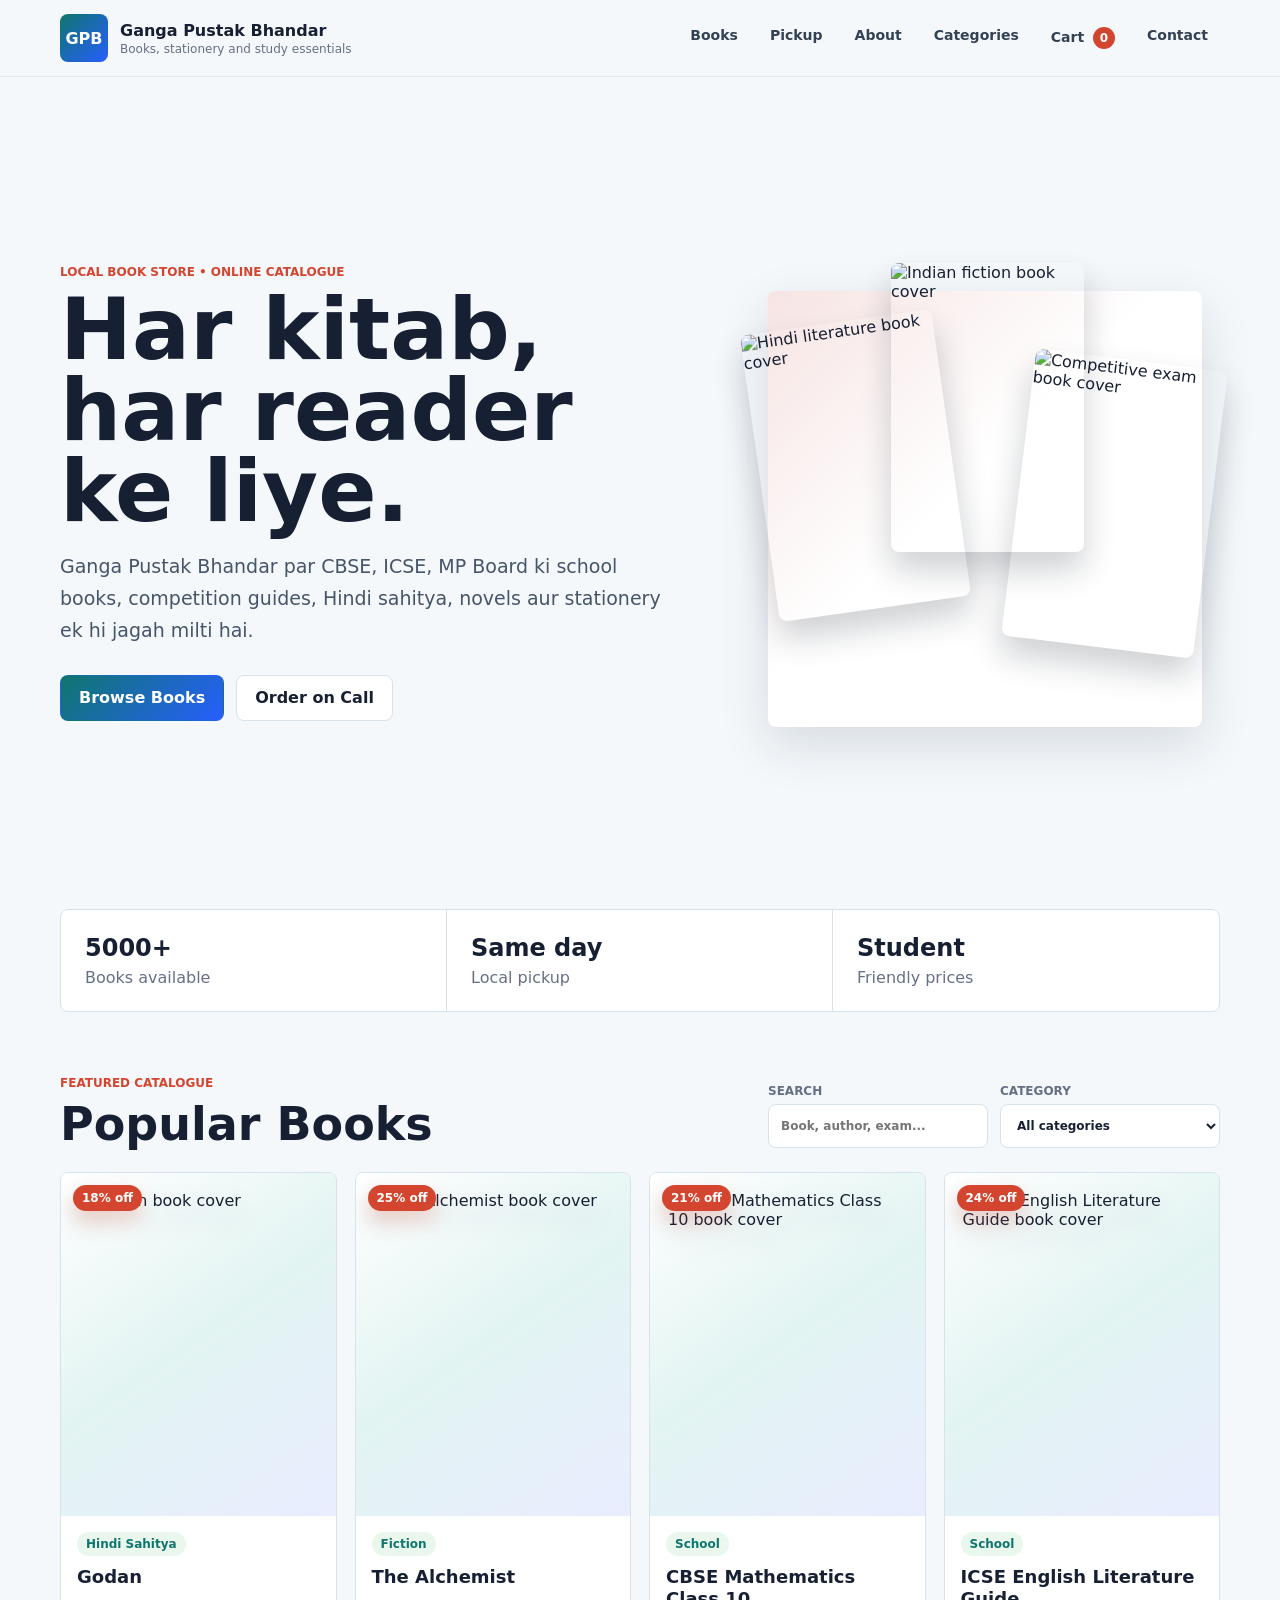
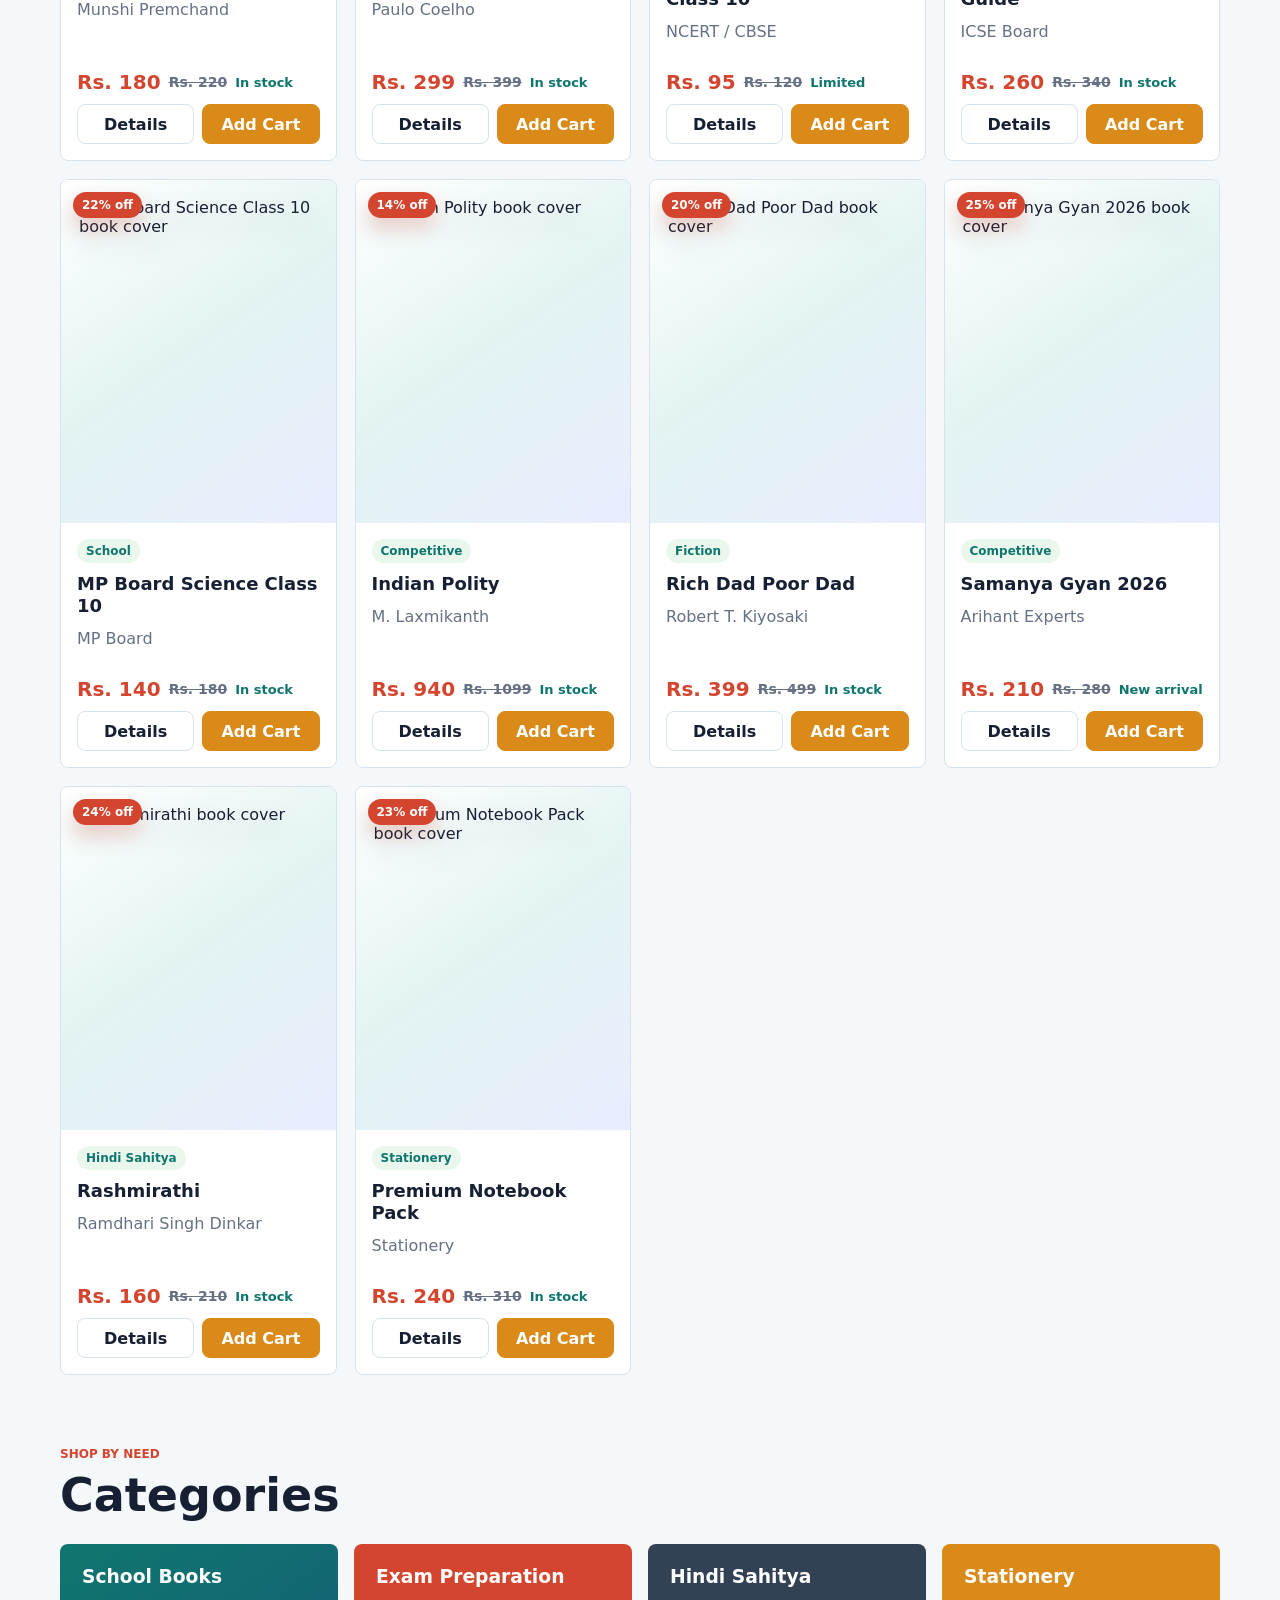
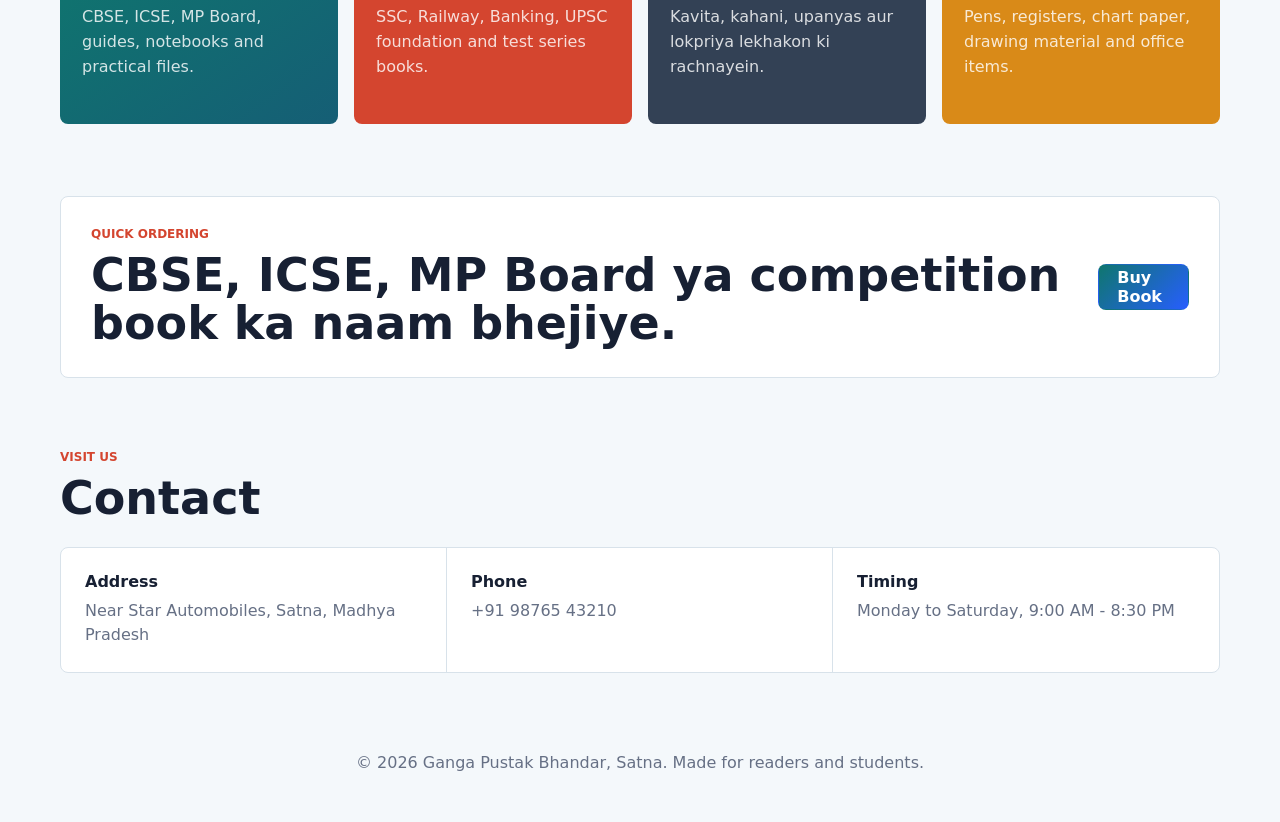
==== index.html @ cdc0c8be "Add files via upload" ====
<!DOCTYPE html>
<html lang="hi">
  <head>
    <meta charset="UTF-8" />
    <meta name="viewport" content="width=device-width, initial-scale=1.0" />
    <title>Ganga Pustak Bhandar | Books Store</title>
    <link rel="stylesheet" href="styles.css" />
  </head>
  <body>
    <header class="site-header">
      <nav class="nav">
        <a class="brand" href="index.html" aria-label="Ganga Pustak Bhandar home">
          <span class="brand-mark">GPB</span>
          <span>
            <strong>Ganga Pustak Bhandar</strong>
            <small>Books, stationery and study essentials</small>
          </span>
        </a>

        <div class="nav-links" aria-label="Primary navigation">
          <a href="#books">Books</a>
          <a href="pickup.html">Pickup</a>
          <a href="about.html">About</a>
          <a href="#categories">Categories</a>
          <a class="cart-link" href="cart.html">Cart <span id="cartCount">0</span></a>
          <a href="#contact">Contact</a>
        </div>
      </nav>
    </header>

    <main id="home">
      <section class="hero">
        <div class="hero-content">
          <p class="eyebrow">Local book store • Online catalogue</p>
          <h1>Har kitab, har reader ke liye.</h1>
          <p class="hero-copy">
            Ganga Pustak Bhandar par CBSE, ICSE, MP Board ki school books,
            competition guides, Hindi sahitya, novels aur stationery ek hi jagah milti hai.
          </p>
          <div class="hero-actions">
            <a class="btn primary" href="#books">Browse Books</a>
            <a class="btn secondary" href="#contact">Order on Call</a>
          </div>
        </div>

        <div class="hero-visual" aria-label="Featured books">
          <img
            src="https://covers.openlibrary.org/b/isbn/9780143452676-L.jpg"
            alt="Hindi literature book cover"
          />
          <img
            src="https://covers.openlibrary.org/b/isbn/9780143442295-L.jpg"
            alt="Indian fiction book cover"
          />
          <img
            src="https://covers.openlibrary.org/b/isbn/9789387779263-L.jpg"
            alt="Competitive exam book cover"
          />
        </div>
      </section>

      <section class="trust-strip" aria-label="Store highlights">
        <div>
          <strong>5000+</strong>
          <span>Books available</span>
        </div>
        <div>
          <strong>Same day</strong>
          <span>Local pickup</span>
        </div>
        <div>
          <strong>Student</strong>
          <span>Friendly prices</span>
        </div>
      </section>

      <section class="toolbar" id="books" aria-label="Book filters">
        <div>
          <p class="eyebrow">Featured catalogue</p>
          <h2>Popular Books</h2>
        </div>
        <div class="filters">
          <label class="search-box">
            <span>Search</span>
            <input
              id="searchInput"
              type="search"
              placeholder="Book, author, exam..."
              autocomplete="off"
            />
          </label>
          <label class="select-box">
            <span>Category</span>
            <select id="categoryFilter">
              <option value="all">All categories</option>
              <option value="school">School</option>
              <option value="competitive">Competitive</option>
              <option value="hindi">Hindi Sahitya</option>
              <option value="fiction">Fiction</option>
              <option value="stationery">Stationery</option>
            </select>
          </label>
        </div>
      </section>

      <section class="book-grid" id="bookGrid" aria-live="polite"></section>

      <section class="categories" id="categories">
        <div class="section-heading">
          <p class="eyebrow">Shop by need</p>
          <h2>Categories</h2>
        </div>
        <div class="category-grid">
          <article>
            <h3>School Books</h3>
            <p>CBSE, ICSE, MP Board, guides, notebooks and practical files.</p>
          </article>
          <article>
            <h3>Exam Preparation</h3>
            <p>SSC, Railway, Banking, UPSC foundation and test series books.</p>
          </article>
          <article>
            <h3>Hindi Sahitya</h3>
            <p>Kavita, kahani, upanyas aur lokpriya lekhakon ki rachnayein.</p>
          </article>
          <article>
            <h3>Stationery</h3>
            <p>Pens, registers, chart paper, drawing material and office items.</p>
          </article>
        </div>
      </section>

      <section class="order-band">
        <div>
          <p class="eyebrow">Quick ordering</p>
          <h2>CBSE, ICSE, MP Board ya competition book ka naam bhejiye.</h2>
        </div>
        <a class="btn primary" href="#books">Buy Book</a>
      </section>

      <section class="contact" id="contact">
        <div class="section-heading">
          <p class="eyebrow">Visit us</p>
          <h2>Contact</h2>
        </div>
        <div class="contact-grid">
          <div>
            <strong>Address</strong>
            <p>Near Star Automobiles, Satna, Madhya Pradesh</p>
          </div>
          <div>
            <strong>Phone</strong>
            <p><a href="tel:+919876543210">+91 98765 43210</a></p>
          </div>
          <div>
            <strong>Timing</strong>
            <p>Monday to Saturday, 9:00 AM - 8:30 PM</p>
          </div>
        </div>
      </section>
    </main>

    <footer>
      <p>© 2026 Ganga Pustak Bhandar, Satna. Made for readers and students.</p>
    </footer>

    <dialog class="book-dialog" id="bookDialog" aria-labelledby="dialogTitle">
      <button class="dialog-close" id="dialogClose" aria-label="Close book details">×</button>
      <div class="dialog-body" id="dialogBody"></div>
    </dialog>

    <script src="script.js"></script>
  </body>
</html>
---- styles.css ----
:root {
  --ink: #172033;
  --muted: #667085;
  --paper: #f4f8fb;
  --surface: #ffffff;
  --line: #d8e2ea;
  --red: #d4452f;
  --green: #0f766e;
  --gold: #d98a18;
  --blue: #275efe;
  --shadow: 0 18px 50px rgba(23, 32, 51, 0.13);
  --deep-shadow: 0 28px 70px rgba(23, 32, 51, 0.24);
}

* {
  box-sizing: border-box;
}

html {
  scroll-behavior: smooth;
}

body {
  margin: 0;
  color: var(--ink);
  background: var(--paper);
  font-family: Inter, ui-sans-serif, system-ui, -apple-system, BlinkMacSystemFont,
    "Segoe UI", sans-serif;
}

a {
  color: inherit;
  text-decoration: none;
}

.site-header {
  position: sticky;
  top: 0;
  z-index: 10;
  background: rgba(244, 248, 251, 0.92);
  border-bottom: 1px solid rgba(226, 232, 240, 0.85);
  backdrop-filter: blur(16px);
}

.nav {
  width: min(1160px, calc(100% - 32px));
  min-height: 76px;
  margin: 0 auto;
  display: flex;
  align-items: center;
  justify-content: space-between;
  gap: 24px;
}

.brand {
  display: flex;
  align-items: center;
  gap: 12px;
}

.brand-mark {
  width: 48px;
  height: 48px;
  display: grid;
  place-items: center;
  border-radius: 8px;
  color: white;
  background: linear-gradient(135deg, var(--green), var(--blue));
  font-weight: 800;
}

.brand strong,
.brand small {
  display: block;
}

.brand small {
  margin-top: 2px;
  color: var(--muted);
  font-size: 12px;
}

.nav-links {
  display: flex;
  gap: 8px;
}

.nav-links a {
  padding: 10px 12px;
  border-radius: 8px;
  color: #334155;
  font-weight: 700;
  font-size: 14px;
}

.nav-links a:hover,
.nav-button:hover {
  background: #fff;
}

.cart-link span {
  min-width: 22px;
  min-height: 22px;
  display: inline-grid;
  place-items: center;
  margin-left: 4px;
  border-radius: 999px;
  color: #fff;
  background: var(--red);
  font-size: 12px;
}

.nav-button {
  padding: 10px 12px;
  border: 0;
  border-radius: 8px;
  background: transparent;
  color: #334155;
  font: inherit;
  font-weight: 700;
  font-size: 14px;
  cursor: pointer;
}

main {
  width: min(1160px, calc(100% - 32px));
  margin: 0 auto;
}

.hero {
  min-height: calc(100vh - 76px);
  display: grid;
  grid-template-columns: minmax(0, 1fr) minmax(320px, 470px);
  align-items: center;
  gap: 54px;
  padding: 42px 0 34px;
}

.eyebrow {
  margin: 0 0 10px;
  color: var(--red);
  font-size: 12px;
  font-weight: 900;
  letter-spacing: 0;
  text-transform: uppercase;
}

h1,
h2,
h3,
p {
  margin-top: 0;
}

h1 {
  max-width: 680px;
  margin-bottom: 18px;
  font-size: clamp(44px, 7vw, 86px);
  line-height: 0.94;
  letter-spacing: 0;
}

h2 {
  margin-bottom: 0;
  font-size: clamp(28px, 4vw, 46px);
  line-height: 1.05;
}

.hero-copy {
  max-width: 610px;
  color: #475569;
  font-size: 19px;
  line-height: 1.7;
}

.hero-actions {
  display: flex;
  flex-wrap: wrap;
  gap: 12px;
  margin-top: 28px;
}

.btn {
  min-height: 46px;
  display: inline-flex;
  align-items: center;
  justify-content: center;
  border-radius: 8px;
  padding: 0 18px;
  border: 1px solid transparent;
  font-weight: 800;
  cursor: pointer;
  transition: transform 160ms ease, box-shadow 160ms ease, filter 160ms ease;
}

.btn:hover {
  transform: translateY(-2px);
  box-shadow: 0 12px 26px rgba(15, 23, 42, 0.16);
}

.btn.primary {
  color: #fff;
  background: linear-gradient(135deg, var(--green), var(--blue));
}

.btn.secondary {
  background: #fff;
  border-color: var(--line);
}

.hero-visual {
  min-height: 520px;
  position: relative;
  perspective: 1000px;
}

.hero-visual::before {
  content: "";
  position: absolute;
  inset: 58px 18px 26px;
  border-radius: 8px;
  background:
    linear-gradient(135deg, rgba(180, 35, 24, 0.12), transparent 45%),
    #ffffff;
  box-shadow: var(--shadow);
}

.hero-visual img {
  position: absolute;
  width: 41%;
  aspect-ratio: 2 / 3;
  object-fit: cover;
  border-radius: 8px;
  box-shadow: 0 18px 32px rgba(15, 23, 42, 0.2);
}

.hero-visual img:nth-child(1) {
  left: 2%;
  top: 88px;
  transform: rotate(-8deg);
  transition: transform 220ms ease;
}

.hero-visual img:nth-child(2) {
  left: 30%;
  top: 30px;
  z-index: 2;
  transition: transform 220ms ease;
}

.hero-visual img:nth-child(3) {
  right: 2%;
  top: 126px;
  transform: rotate(7deg);
  transition: transform 220ms ease;
}

.hero-visual:hover img:nth-child(1) {
  transform: rotate(-10deg) translateY(-12px) translateZ(20px);
}

.hero-visual:hover img:nth-child(2) {
  transform: translateY(-18px) translateZ(36px) scale(1.03);
}

.hero-visual:hover img:nth-child(3) {
  transform: rotate(9deg) translateY(-10px) translateZ(20px);
}

.trust-strip,
.order-band,
.contact-grid {
  background: #fff;
  border: 1px solid var(--line);
  border-radius: 8px;
}

.trust-strip {
  display: grid;
  grid-template-columns: repeat(3, 1fr);
  margin: 8px 0 64px;
  overflow: hidden;
}

.trust-strip div {
  padding: 24px;
  border-right: 1px solid var(--line);
}

.trust-strip div:last-child {
  border-right: 0;
}

.trust-strip strong,
.trust-strip span {
  display: block;
}

.trust-strip strong {
  margin-bottom: 6px;
  font-size: 24px;
}

.trust-strip span {
  color: var(--muted);
}

.toolbar {
  display: flex;
  justify-content: space-between;
  align-items: end;
  gap: 24px;
  margin-bottom: 24px;
}

.filters {
  display: flex;
  flex-wrap: wrap;
  justify-content: end;
  gap: 12px;
}

.search-box,
.select-box {
  display: grid;
  gap: 6px;
  color: var(--muted);
  font-size: 12px;
  font-weight: 800;
  text-transform: uppercase;
}

input,
select,
textarea {
  width: 220px;
  min-height: 44px;
  border: 1px solid var(--line);
  border-radius: 8px;
  background: #fff;
  color: var(--ink);
  font: inherit;
  font-weight: 650;
  padding: 0 12px;
}

textarea {
  width: 100%;
  min-height: 92px;
  padding: 10px 12px;
  resize: vertical;
}

.book-grid {
  display: grid;
  grid-template-columns: repeat(4, minmax(0, 1fr));
  gap: 18px;
  min-height: 360px;
  perspective: 1200px;
}

.book-card {
  display: flex;
  flex-direction: column;
  min-height: 100%;
  border-radius: 8px;
  overflow: hidden;
  background: #fff;
  border: 1px solid var(--line);
  cursor: pointer;
  position: relative;
  transform: rotateX(var(--tilt-x, 0deg)) rotateY(var(--tilt-y, 0deg));
  transform-style: preserve-3d;
  transition: transform 180ms ease, box-shadow 180ms ease, border-color 180ms ease;
}

.discount-ribbon {
  position: absolute;
  top: 12px;
  left: 12px;
  z-index: 2;
  padding: 6px 9px;
  border-radius: 999px;
  color: #fff;
  background: var(--red);
  font-size: 12px;
  font-weight: 900;
  box-shadow: 0 10px 20px rgba(212, 69, 47, 0.22);
  transform: translateZ(34px);
}

.book-card::after {
  content: "";
  position: absolute;
  inset: 0;
  pointer-events: none;
  background: linear-gradient(135deg, rgba(255, 255, 255, 0.42), transparent 35%);
  opacity: 0;
  transition: opacity 180ms ease;
}

.book-card:hover,
.book-card:focus-visible {
  box-shadow: var(--deep-shadow);
  border-color: rgba(180, 35, 24, 0.22);
  outline: none;
}

.book-card:hover::after {
  opacity: 1;
}

.cover-wrap {
  aspect-ratio: 4 / 5;
  padding: 18px;
  background: linear-gradient(145deg, #ffffff, #e2f4f2 48%, #e9edff);
  transform: translateZ(22px);
}

.book-card img {
  width: 100%;
  height: 100%;
  object-fit: contain;
  filter: drop-shadow(0 12px 14px rgba(15, 23, 42, 0.2));
  transition: transform 180ms ease;
}

.book-card:hover img {
  transform: translateY(-4px) scale(1.04);
}

.book-info {
  display: flex;
  flex: 1;
  flex-direction: column;
  gap: 10px;
  padding: 16px;
}

.tag {
  width: fit-content;
  color: var(--green);
  background: #eaf7ed;
  border-radius: 999px;
  padding: 5px 9px;
  font-size: 12px;
  font-weight: 900;
}

.book-info h3 {
  margin-bottom: 0;
  font-size: 18px;
  line-height: 1.22;
}

.book-info p {
  color: var(--muted);
  line-height: 1.5;
}

.price-row {
  margin-top: auto;
  display: flex;
  align-items: center;
  justify-content: space-between;
  gap: 12px;
}

.price-stack {
  display: flex;
  flex-wrap: wrap;
  align-items: center;
  gap: 8px;
  margin-top: auto;
}

.price {
  color: var(--red);
  font-size: 20px;
  font-weight: 900;
}

.mrp {
  color: var(--muted);
  font-size: 14px;
  font-weight: 800;
  text-decoration: line-through;
}

.stock {
  color: var(--green);
  font-size: 13px;
  font-weight: 900;
}

.details-btn {
  width: 100%;
  min-height: 40px;
  border: 1px solid var(--line);
  border-radius: 8px;
  background: #fff;
  color: var(--ink);
  font: inherit;
  font-weight: 900;
  cursor: pointer;
  transition: background 160ms ease, color 160ms ease, transform 160ms ease;
}

.details-btn:hover {
  background: var(--ink);
  color: #fff;
  transform: translateY(-1px);
}

.card-actions,
.modal-actions {
  display: grid;
  grid-template-columns: repeat(2, minmax(0, 1fr));
  gap: 8px;
}

.cart-btn {
  color: #fff;
  background: var(--gold);
  border-color: var(--gold);
}

.categories,
.contact {
  padding: 72px 0 0;
}

.section-heading {
  margin-bottom: 24px;
}

.category-grid {
  display: grid;
  grid-template-columns: repeat(4, 1fr);
  gap: 16px;
}

.category-grid article {
  min-height: 180px;
  padding: 22px;
  border-radius: 8px;
  color: #fff;
  background: linear-gradient(145deg, var(--green), #155e75);
  transition: transform 180ms ease, box-shadow 180ms ease;
  transform-style: preserve-3d;
}

.category-grid article:hover {
  transform: translateY(-6px) rotateX(4deg);
  box-shadow: var(--deep-shadow);
}

.category-grid article:nth-child(2) {
  background: var(--red);
}

.category-grid article:nth-child(3) {
  background: #334155;
}

.category-grid article:nth-child(4) {
  background: var(--gold);
}

.category-grid p {
  color: rgba(255, 255, 255, 0.82);
  line-height: 1.55;
}

.order-band {
  display: flex;
  align-items: center;
  justify-content: space-between;
  gap: 24px;
  margin: 72px 0 0;
  padding: 30px;
}

.contact-grid {
  display: grid;
  grid-template-columns: repeat(3, 1fr);
  margin-bottom: 56px;
}

.contact-grid div {
  padding: 24px;
  border-right: 1px solid var(--line);
}

.contact-grid div:last-child {
  border-right: 0;
}

.contact-grid strong {
  display: block;
  margin-bottom: 8px;
}

.contact-grid p {
  margin: 0;
  color: var(--muted);
  line-height: 1.55;
}

footer {
  padding: 24px 16px 34px;
  color: var(--muted);
  text-align: center;
}

.empty-state {
  grid-column: 1 / -1;
  padding: 40px;
  text-align: center;
  background: #fff;
  border: 1px dashed #cbd5e1;
  border-radius: 8px;
}

.book-dialog {
  width: min(980px, calc(100% - 32px));
  border: 0;
  border-radius: 8px;
  padding: 0;
  color: var(--ink);
  box-shadow: var(--shadow);
}

.book-dialog::backdrop {
  background: rgba(15, 23, 42, 0.42);
}

.dialog-close {
  position: absolute;
  top: 12px;
  right: 12px;
  width: 38px;
  height: 38px;
  border: 1px solid var(--line);
  border-radius: 8px;
  background: #fff;
  color: var(--ink);
  font-size: 24px;
  line-height: 1;
  cursor: pointer;
}

.dialog-body {
  display: grid;
  grid-template-columns: minmax(220px, 330px) 1fr;
  gap: 28px;
  padding: 30px;
}

.product-media {
  display: grid;
  align-content: start;
  gap: 16px;
  perspective: 1000px;
}

.product-media img {
  width: 100%;
  aspect-ratio: 2 / 3;
  object-fit: contain;
  border-radius: 8px;
  background: #f8fafc;
  box-shadow: var(--shadow);
  transform: rotateY(-8deg) rotateX(3deg);
}

.dialog-note {
  color: var(--muted);
  line-height: 1.6;
}

.product-author {
  margin-bottom: 10px;
  color: var(--muted);
}

.rating-row {
  display: flex;
  flex-wrap: wrap;
  gap: 10px;
  align-items: center;
  margin-bottom: 16px;
  color: #f59e0b;
  font-weight: 900;
}

.rating-row small {
  color: var(--muted);
}

.secure-box,
.buy-box,
.order-summary,
.login-card {
  border: 1px solid var(--line);
  border-radius: 8px;
  background: #fff;
}

.secure-box {
  display: grid;
  gap: 4px;
  padding: 14px;
  color: var(--muted);
}

.secure-box strong {
  color: var(--green);
}

.buy-box {
  display: flex;
  justify-content: space-between;
  gap: 18px;
  margin: 16px 0;
  padding: 16px;
  background: #fffdf8;
}

.order-form {
  display: grid;
  gap: 12px;
  margin-top: 18px;
}

.checkout-form {
  margin-top: 0;
}

.checkout-steps {
  display: grid;
  grid-template-columns: repeat(3, 1fr);
  gap: 8px;
}

.checkout-steps span {
  padding: 10px;
  border: 1px solid var(--line);
  border-radius: 8px;
  color: var(--muted);
  text-align: center;
  font-size: 12px;
  font-weight: 900;
}

.checkout-steps .active {
  color: #fff;
  background: var(--green);
  border-color: var(--green);
}

.order-form label {
  display: grid;
  gap: 6px;
  color: var(--muted);
  font-size: 12px;
  font-weight: 900;
  text-transform: uppercase;
}

.order-form input,
.order-form select {
  width: 100%;
}

.choice-grid {
  display: grid;
  grid-template-columns: repeat(2, minmax(0, 1fr));
  gap: 10px;
  margin: 0;
  padding: 0;
  border: 0;
}

.choice-grid legend {
  grid-column: 1 / -1;
  margin-bottom: 2px;
  color: var(--muted);
  font-size: 12px;
  font-weight: 900;
  text-transform: uppercase;
}

.choice-grid label {
  display: flex;
  align-items: flex-start;
  gap: 10px;
  min-height: 76px;
  padding: 13px;
  border: 1px solid var(--line);
  border-radius: 8px;
  background: #fff;
  color: var(--ink);
  cursor: pointer;
  text-transform: none;
}

.choice-grid input {
  width: auto;
  min-height: auto;
  margin-top: 4px;
}

.choice-grid small {
  display: block;
  margin-top: 3px;
  color: var(--muted);
}

.customer-grid {
  display: grid;
  grid-template-columns: repeat(2, minmax(0, 1fr));
  gap: 12px;
}

.order-summary {
  display: grid;
  gap: 8px;
  padding: 14px;
}

.order-summary div {
  display: flex;
  justify-content: space-between;
  gap: 16px;
}

.order-summary div:last-child {
  padding-top: 8px;
  border-top: 1px solid var(--line);
  color: var(--red);
}

.place-order {
  width: 100%;
}

.form-message {
  margin: 0;
  color: var(--green);
  font-weight: 800;
  line-height: 1.45;
}

.admin-hero {
  min-height: 260px;
  display: flex;
  align-items: center;
  justify-content: space-between;
  gap: 24px;
  padding: 44px 0;
}

.login-panel {
  min-height: calc(100vh - 76px);
  display: grid;
  place-items: center;
  padding: 48px 0;
}

.login-card {
  width: min(480px, 100%);
  padding: 30px;
  box-shadow: var(--shadow);
}

.login-card label {
  display: grid;
  gap: 8px;
  margin: 18px 0 14px;
  color: var(--muted);
  font-size: 12px;
  font-weight: 900;
  text-transform: uppercase;
}

.login-card input {
  width: 100%;
}

.orders-panel {
  margin-bottom: 56px;
  padding: 24px;
  border: 1px solid var(--line);
  border-radius: 8px;
  background: #fff;
  box-shadow: var(--shadow);
}

.orders-head {
  display: flex;
  align-items: center;
  justify-content: space-between;
  gap: 18px;
  margin-bottom: 18px;
}

.orders-head span {
  color: var(--muted);
  font-weight: 800;
}

.orders-table-wrap {
  overflow-x: auto;
}

.orders-table {
  width: 100%;
  min-width: 980px;
  border-collapse: collapse;
}

.orders-table th,
.orders-table td {
  padding: 14px 12px;
  border-bottom: 1px solid var(--line);
  text-align: left;
  vertical-align: top;
}

.orders-table th {
  color: var(--muted);
  font-size: 12px;
  text-transform: uppercase;
}

.orders-table small {
  display: block;
  margin-top: 4px;
  color: var(--muted);
}

.orders-table tbody tr {
  transition: background 160ms ease;
}

.orders-table tbody tr:hover {
  background: #fff7ed;
}

.status-select {
  width: 140px;
}

.page-hero,
.compact-hero {
  min-height: 320px;
  display: grid;
  align-items: center;
  padding: 48px 0;
}

.cart-layout {
  display: grid;
  grid-template-columns: minmax(0, 1fr) 380px;
  gap: 22px;
  align-items: start;
  margin-bottom: 56px;
}

.cart-panel,
.checkout-card {
  padding: 24px;
  border: 1px solid var(--line);
  border-radius: 8px;
  background: #fff;
  box-shadow: var(--shadow);
}

.checkout-card {
  position: sticky;
  top: 96px;
}

.cart-item {
  display: grid;
  grid-template-columns: 86px minmax(0, 1fr) 110px 90px;
  gap: 16px;
  align-items: center;
  padding: 16px 0;
  border-bottom: 1px solid var(--line);
}

.cart-item img {
  width: 86px;
  aspect-ratio: 2 / 3;
  object-fit: contain;
  border-radius: 8px;
  background: #eef6f8;
  box-shadow: 0 14px 24px rgba(23, 32, 51, 0.14);
}

.cart-item h3 {
  margin-bottom: 5px;
}

.qty-control {
  display: grid;
  grid-template-columns: 32px 1fr 32px;
  align-items: center;
  gap: 6px;
  text-align: center;
}

.qty-control button,
.remove-btn {
  min-height: 34px;
  border: 1px solid var(--line);
  border-radius: 8px;
  background: #fff;
  cursor: pointer;
  font-weight: 900;
}

.remove-btn:hover,
.qty-control button:hover {
  color: #fff;
  background: var(--ink);
}

.page-cards,
.info-grid {
  margin-bottom: 56px;
}

@media (max-width: 920px) {
  .hero {
    min-height: auto;
    grid-template-columns: 1fr;
  }

  .hero-visual {
    min-height: 460px;
  }

  .cart-layout {
    grid-template-columns: 1fr;
  }

  .checkout-card {
    position: static;
  }

  .cart-item {
    grid-template-columns: 72px minmax(0, 1fr);
  }

  .qty-control,
  .remove-btn {
    grid-column: 2;
  }

  .book-grid,
  .category-grid,
  .choice-grid,
  .customer-grid {
    grid-template-columns: repeat(2, minmax(0, 1fr));
  }

  .toolbar,
  .order-band {
    align-items: stretch;
    flex-direction: column;
  }

  .filters {
    justify-content: stretch;
  }

  input,
  select,
  textarea,
  .search-box,
  .select-box {
    width: 100%;
  }
}

@media (max-width: 640px) {
  .nav {
    align-items: flex-start;
    flex-direction: column;
    padding: 14px 0;
  }

  .nav-links {
    width: 100%;
    justify-content: space-between;
  }

  .hero {
    padding-top: 34px;
  }

  h1 {
    font-size: 48px;
  }

  .hero-copy {
    font-size: 17px;
  }

  .hero-visual {
    min-height: 340px;
  }

  .admin-hero {
    align-items: stretch;
    flex-direction: column;
  }

  .trust-strip,
  .book-grid,
  .category-grid,
  .contact-grid,
  .dialog-body,
  .choice-grid,
  .customer-grid,
  .checkout-steps {
    grid-template-columns: 1fr;
  }

  .trust-strip div,
  .contact-grid div {
    border-right: 0;
    border-bottom: 1px solid var(--line);
  }

  .trust-strip div:last-child,
  .contact-grid div:last-child {
    border-bottom: 0;
  }
}
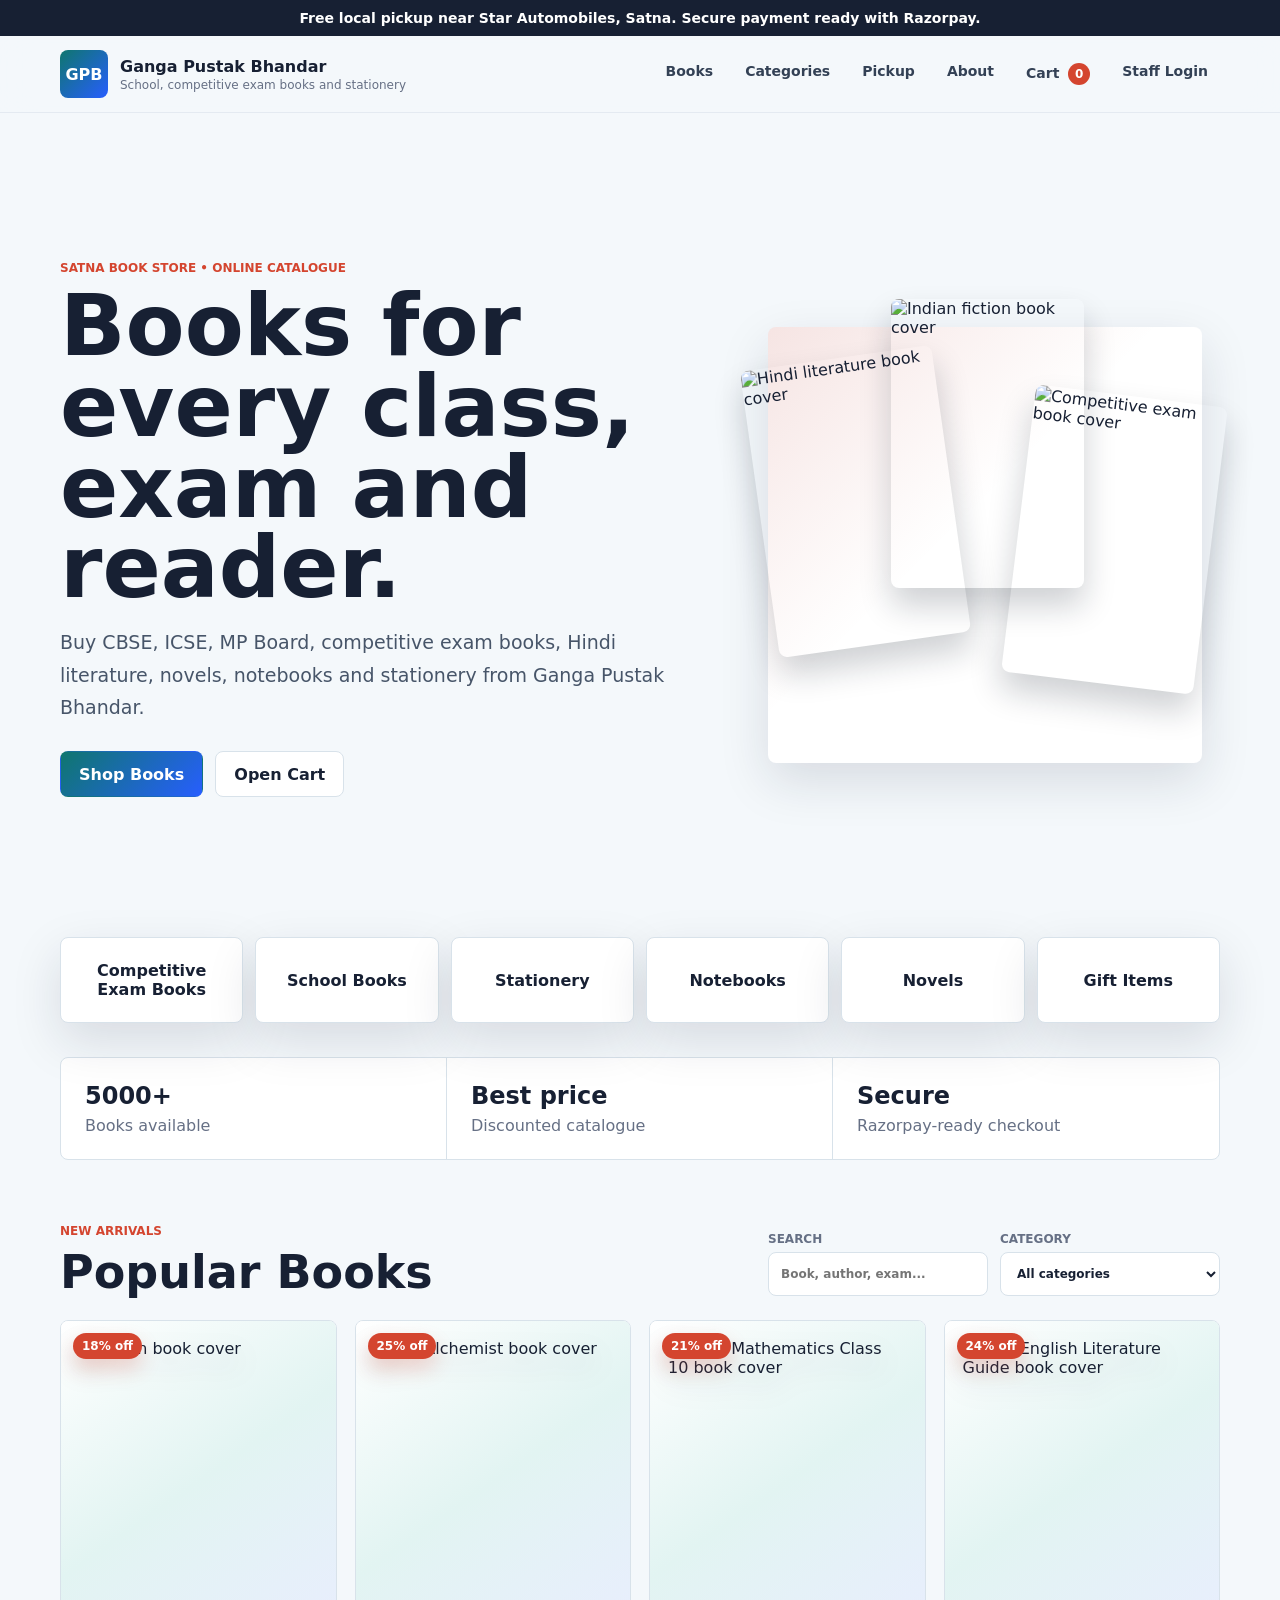
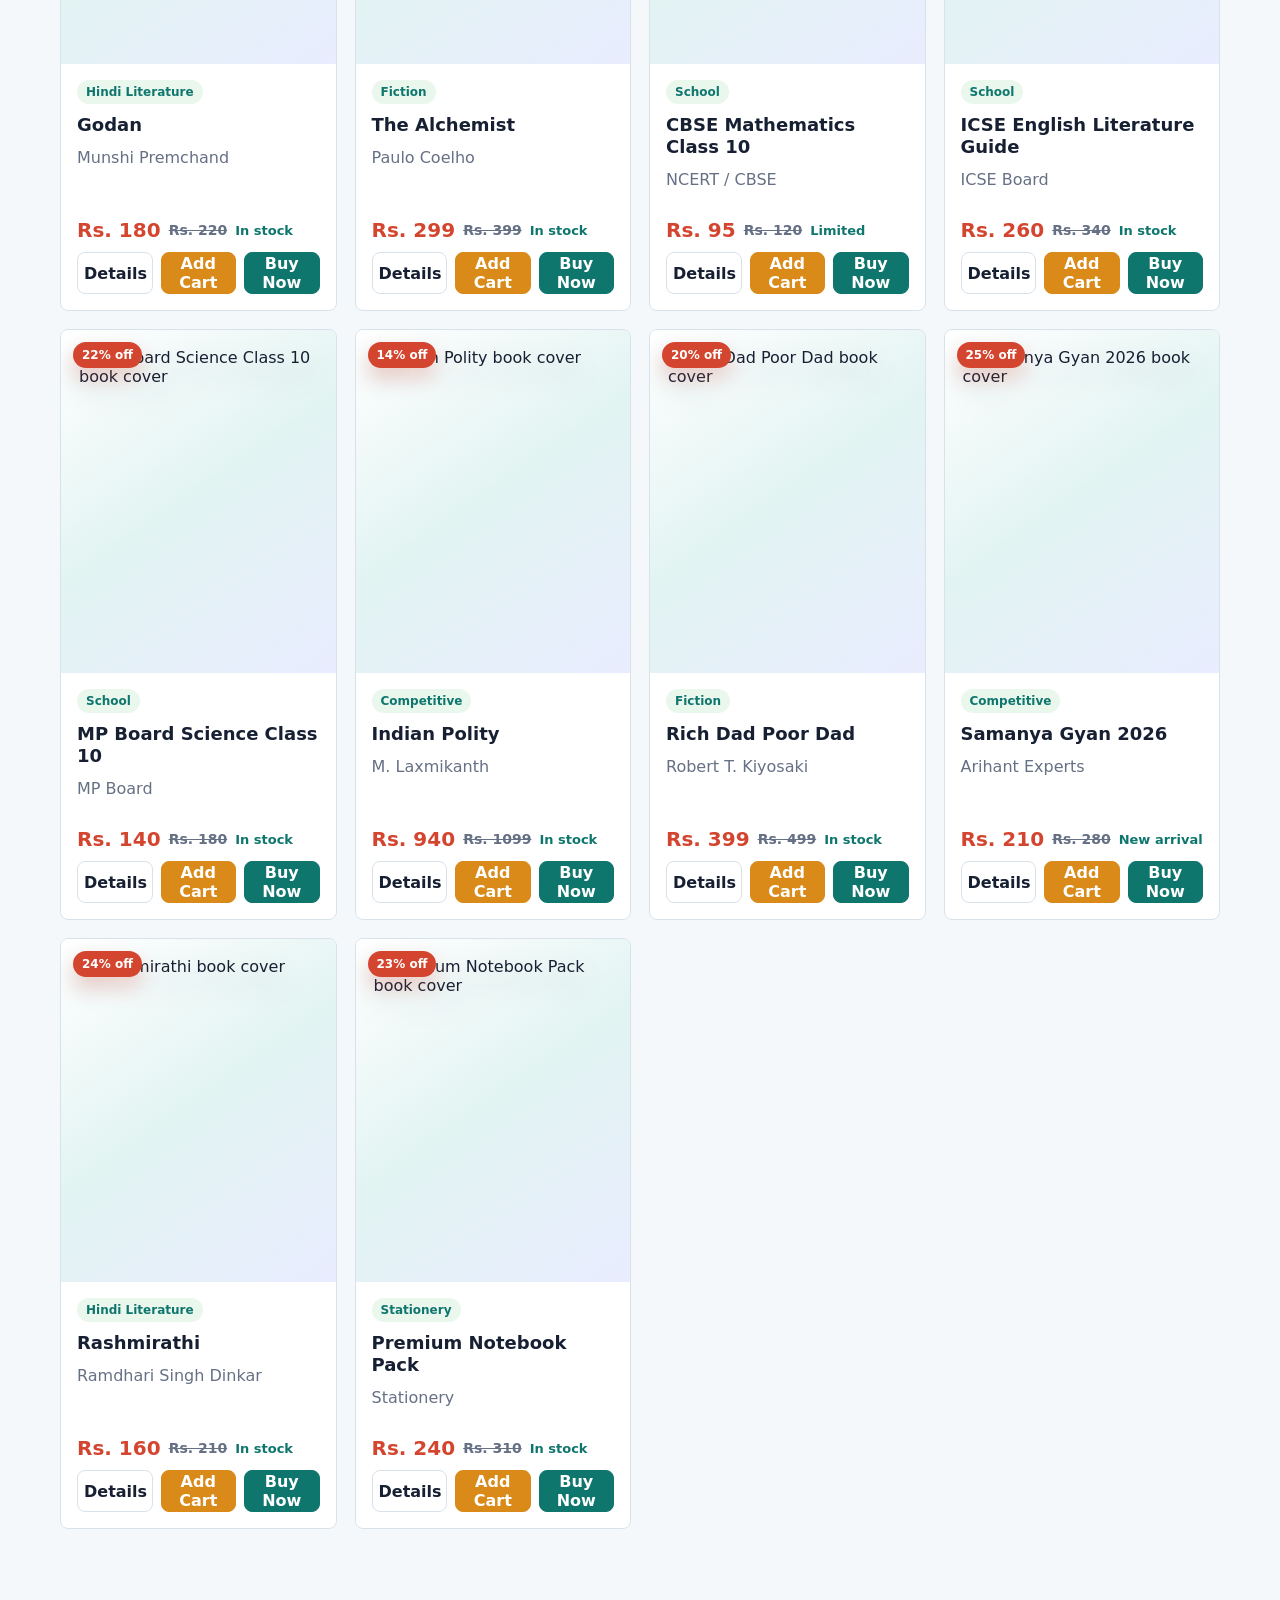
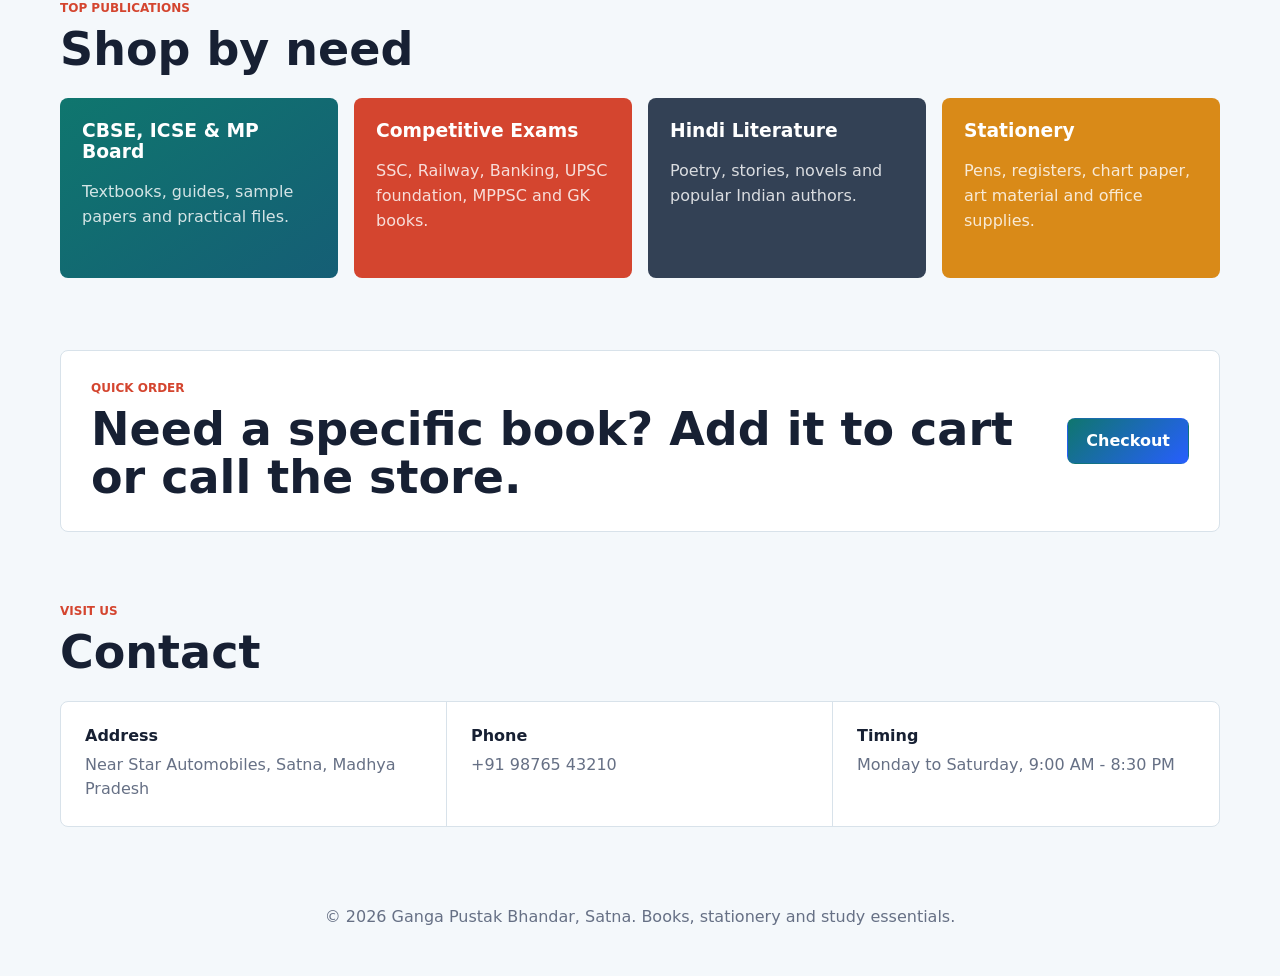
==== commit ccdbf490: "Build Ganga Pustak Bhandar store" ====
--- a/index.html
+++ b/index.html
@@ -1,29 +1,30 @@
 <!DOCTYPE html>
-<html lang="hi">
+<html lang="en">
   <head>
     <meta charset="UTF-8" />
     <meta name="viewport" content="width=device-width, initial-scale=1.0" />
-    <title>Ganga Pustak Bhandar | Books Store</title>
+    <title>Ganga Pustak Bhandar | Satna Book Store</title>
     <link rel="stylesheet" href="styles.css" />
   </head>
   <body>
+    <div class="top-offer">Free local pickup near Star Automobiles, Satna. Secure payment ready with Razorpay.</div>
     <header class="site-header">
       <nav class="nav">
         <a class="brand" href="index.html" aria-label="Ganga Pustak Bhandar home">
           <span class="brand-mark">GPB</span>
           <span>
             <strong>Ganga Pustak Bhandar</strong>
-            <small>Books, stationery and study essentials</small>
+            <small>School, competitive exam books and stationery</small>
           </span>
         </a>
 
         <div class="nav-links" aria-label="Primary navigation">
           <a href="#books">Books</a>
+          <a href="#categories">Categories</a>
           <a href="pickup.html">Pickup</a>
           <a href="about.html">About</a>
-          <a href="#categories">Categories</a>
           <a class="cart-link" href="cart.html">Cart <span id="cartCount">0</span></a>
-          <a href="#contact">Contact</a>
+          <a href="admin.html">Staff Login</a>
         </div>
       </nav>
     </header>
@@ -31,71 +32,57 @@
     <main id="home">
       <section class="hero">
         <div class="hero-content">
-          <p class="eyebrow">Local book store • Online catalogue</p>
-          <h1>Har kitab, har reader ke liye.</h1>
+          <p class="eyebrow">Satna book store • Online catalogue</p>
+          <h1>Books for every class, exam and reader.</h1>
           <p class="hero-copy">
-            Ganga Pustak Bhandar par CBSE, ICSE, MP Board ki school books,
-            competition guides, Hindi sahitya, novels aur stationery ek hi jagah milti hai.
+            Buy CBSE, ICSE, MP Board, competitive exam books, Hindi literature,
+            novels, notebooks and stationery from Ganga Pustak Bhandar.
           </p>
           <div class="hero-actions">
-            <a class="btn primary" href="#books">Browse Books</a>
-            <a class="btn secondary" href="#contact">Order on Call</a>
+            <a class="btn primary" href="#books">Shop Books</a>
+            <a class="btn secondary" href="cart.html">Open Cart</a>
           </div>
         </div>
 
         <div class="hero-visual" aria-label="Featured books">
-          <img
-            src="https://covers.openlibrary.org/b/isbn/9780143452676-L.jpg"
-            alt="Hindi literature book cover"
-          />
-          <img
-            src="https://covers.openlibrary.org/b/isbn/9780143442295-L.jpg"
-            alt="Indian fiction book cover"
-          />
-          <img
-            src="https://covers.openlibrary.org/b/isbn/9789387779263-L.jpg"
-            alt="Competitive exam book cover"
-          />
+          <img src="https://covers.openlibrary.org/b/isbn/9780143452676-L.jpg" alt="Hindi literature book cover" />
+          <img src="https://covers.openlibrary.org/b/isbn/9780143442295-L.jpg" alt="Indian fiction book cover" />
+          <img src="https://covers.openlibrary.org/b/isbn/9789387779263-L.jpg" alt="Competitive exam book cover" />
         </div>
       </section>
 
+      <section class="mega-categories" id="categories">
+        <a href="#books">Competitive Exam Books</a>
+        <a href="#books">School Books</a>
+        <a href="#books">Stationery</a>
+        <a href="#books">Notebooks</a>
+        <a href="#books">Novels</a>
+        <a href="#books">Gift Items</a>
+      </section>
+
       <section class="trust-strip" aria-label="Store highlights">
-        <div>
-          <strong>5000+</strong>
-          <span>Books available</span>
-        </div>
-        <div>
-          <strong>Same day</strong>
-          <span>Local pickup</span>
-        </div>
-        <div>
-          <strong>Student</strong>
-          <span>Friendly prices</span>
-        </div>
+        <div><strong>5000+</strong><span>Books available</span></div>
+        <div><strong>Best price</strong><span>Discounted catalogue</span></div>
+        <div><strong>Secure</strong><span>Razorpay-ready checkout</span></div>
       </section>
 
       <section class="toolbar" id="books" aria-label="Book filters">
         <div>
-          <p class="eyebrow">Featured catalogue</p>
+          <p class="eyebrow">New arrivals</p>
           <h2>Popular Books</h2>
         </div>
         <div class="filters">
           <label class="search-box">
             <span>Search</span>
-            <input
-              id="searchInput"
-              type="search"
-              placeholder="Book, author, exam..."
-              autocomplete="off"
-            />
+            <input id="searchInput" type="search" placeholder="Book, author, exam..." autocomplete="off" />
           </label>
           <label class="select-box">
             <span>Category</span>
             <select id="categoryFilter">
               <option value="all">All categories</option>
-              <option value="school">School</option>
-              <option value="competitive">Competitive</option>
-              <option value="hindi">Hindi Sahitya</option>
+              <option value="school">School Books</option>
+              <option value="competitive">Competitive Exam Books</option>
+              <option value="hindi">Hindi Literature</option>
               <option value="fiction">Fiction</option>
               <option value="stationery">Stationery</option>
             </select>
@@ -105,37 +92,25 @@
 
       <section class="book-grid" id="bookGrid" aria-live="polite"></section>
 
-      <section class="categories" id="categories">
+      <section class="categories">
         <div class="section-heading">
-          <p class="eyebrow">Shop by need</p>
-          <h2>Categories</h2>
+          <p class="eyebrow">Top publications</p>
+          <h2>Shop by need</h2>
         </div>
         <div class="category-grid">
-          <article>
-            <h3>School Books</h3>
-            <p>CBSE, ICSE, MP Board, guides, notebooks and practical files.</p>
-          </article>
-          <article>
-            <h3>Exam Preparation</h3>
-            <p>SSC, Railway, Banking, UPSC foundation and test series books.</p>
-          </article>
-          <article>
-            <h3>Hindi Sahitya</h3>
-            <p>Kavita, kahani, upanyas aur lokpriya lekhakon ki rachnayein.</p>
-          </article>
-          <article>
-            <h3>Stationery</h3>
-            <p>Pens, registers, chart paper, drawing material and office items.</p>
-          </article>
+          <article><h3>CBSE, ICSE & MP Board</h3><p>Textbooks, guides, sample papers and practical files.</p></article>
+          <article><h3>Competitive Exams</h3><p>SSC, Railway, Banking, UPSC foundation, MPPSC and GK books.</p></article>
+          <article><h3>Hindi Literature</h3><p>Poetry, stories, novels and popular Indian authors.</p></article>
+          <article><h3>Stationery</h3><p>Pens, registers, chart paper, art material and office supplies.</p></article>
         </div>
       </section>
 
       <section class="order-band">
         <div>
-          <p class="eyebrow">Quick ordering</p>
-          <h2>CBSE, ICSE, MP Board ya competition book ka naam bhejiye.</h2>
+          <p class="eyebrow">Quick order</p>
+          <h2>Need a specific book? Add it to cart or call the store.</h2>
         </div>
-        <a class="btn primary" href="#books">Buy Book</a>
+        <a class="btn primary" href="cart.html">Checkout</a>
       </section>
 
       <section class="contact" id="contact">
@@ -144,28 +119,19 @@
           <h2>Contact</h2>
         </div>
         <div class="contact-grid">
-          <div>
-            <strong>Address</strong>
-            <p>Near Star Automobiles, Satna, Madhya Pradesh</p>
-          </div>
-          <div>
-            <strong>Phone</strong>
-            <p><a href="tel:+919876543210">+91 98765 43210</a></p>
-          </div>
-          <div>
-            <strong>Timing</strong>
-            <p>Monday to Saturday, 9:00 AM - 8:30 PM</p>
-          </div>
+          <div><strong>Address</strong><p>Near Star Automobiles, Satna, Madhya Pradesh</p></div>
+          <div><strong>Phone</strong><p><a href="tel:+919876543210">+91 98765 43210</a></p></div>
+          <div><strong>Timing</strong><p>Monday to Saturday, 9:00 AM - 8:30 PM</p></div>
         </div>
       </section>
     </main>
 
     <footer>
-      <p>© 2026 Ganga Pustak Bhandar, Satna. Made for readers and students.</p>
+      <p>© 2026 Ganga Pustak Bhandar, Satna. Books, stationery and study essentials.</p>
     </footer>
 
     <dialog class="book-dialog" id="bookDialog" aria-labelledby="dialogTitle">
-      <button class="dialog-close" id="dialogClose" aria-label="Close book details">×</button>
+      <button class="dialog-close" id="dialogClose" aria-label="Close book details">x</button>
       <div class="dialog-body" id="dialogBody"></div>
     </dialog>
 
--- a/styles.css
+++ b/styles.css
@@ -28,6 +28,15 @@
     "Segoe UI", sans-serif;
 }
 
+.top-offer {
+  padding: 10px 16px;
+  color: #fff;
+  background: var(--ink);
+  text-align: center;
+  font-size: 14px;
+  font-weight: 800;
+}
+
 a {
   color: inherit;
   text-decoration: none;
@@ -282,6 +291,33 @@
   overflow: hidden;
 }
 
+.mega-categories {
+  display: grid;
+  grid-template-columns: repeat(6, minmax(0, 1fr));
+  gap: 12px;
+  margin: 0 0 34px;
+}
+
+.mega-categories a {
+  min-height: 86px;
+  display: grid;
+  place-items: center;
+  padding: 14px;
+  border: 1px solid var(--line);
+  border-radius: 8px;
+  background: #fff;
+  text-align: center;
+  font-weight: 900;
+  box-shadow: var(--shadow);
+  transform-style: preserve-3d;
+  transition: transform 180ms ease, box-shadow 180ms ease;
+}
+
+.mega-categories a:hover {
+  transform: translateY(-6px) rotateX(5deg);
+  box-shadow: var(--deep-shadow);
+}
+
 .trust-strip div {
   padding: 24px;
   border-right: 1px solid var(--line);
@@ -515,7 +551,7 @@
 .card-actions,
 .modal-actions {
   display: grid;
-  grid-template-columns: repeat(2, minmax(0, 1fr));
+  grid-template-columns: repeat(3, minmax(0, 1fr));
   gap: 8px;
 }
 
@@ -523,6 +559,37 @@
   color: #fff;
   background: var(--gold);
   border-color: var(--gold);
+}
+
+.buy-now-btn {
+  color: #fff;
+  background: var(--green);
+  border-color: var(--green);
+}
+
+.inventory-form {
+  display: grid;
+  grid-template-columns: repeat(4, minmax(0, 1fr));
+  gap: 12px;
+  align-items: end;
+}
+
+.inventory-form label {
+  display: grid;
+  gap: 6px;
+  color: var(--muted);
+  font-size: 12px;
+  font-weight: 900;
+  text-transform: uppercase;
+}
+
+.inventory-form input,
+.inventory-form select {
+  width: 100%;
+}
+
+.wide-field {
+  grid-column: span 2;
 }
 
 .categories,
@@ -952,6 +1019,12 @@
   width: 140px;
 }
 
+.stock-input,
+.rack-input,
+.note-input {
+  width: 100%;
+}
+
 .page-hero,
 .compact-hero {
   min-height: 320px;
@@ -1043,8 +1116,13 @@
     min-height: 460px;
   }
 
-  .cart-layout {
+  .cart-layout,
+  .mega-categories {
     grid-template-columns: 1fr;
+  }
+
+  .inventory-form {
+    grid-template-columns: repeat(2, minmax(0, 1fr));
   }
 
   .checkout-card {
@@ -1130,6 +1208,16 @@
     grid-template-columns: 1fr;
   }
 
+  .inventory-form,
+  .card-actions,
+  .modal-actions {
+    grid-template-columns: 1fr;
+  }
+
+  .wide-field {
+    grid-column: auto;
+  }
+
   .trust-strip div,
   .contact-grid div {
     border-right: 0;
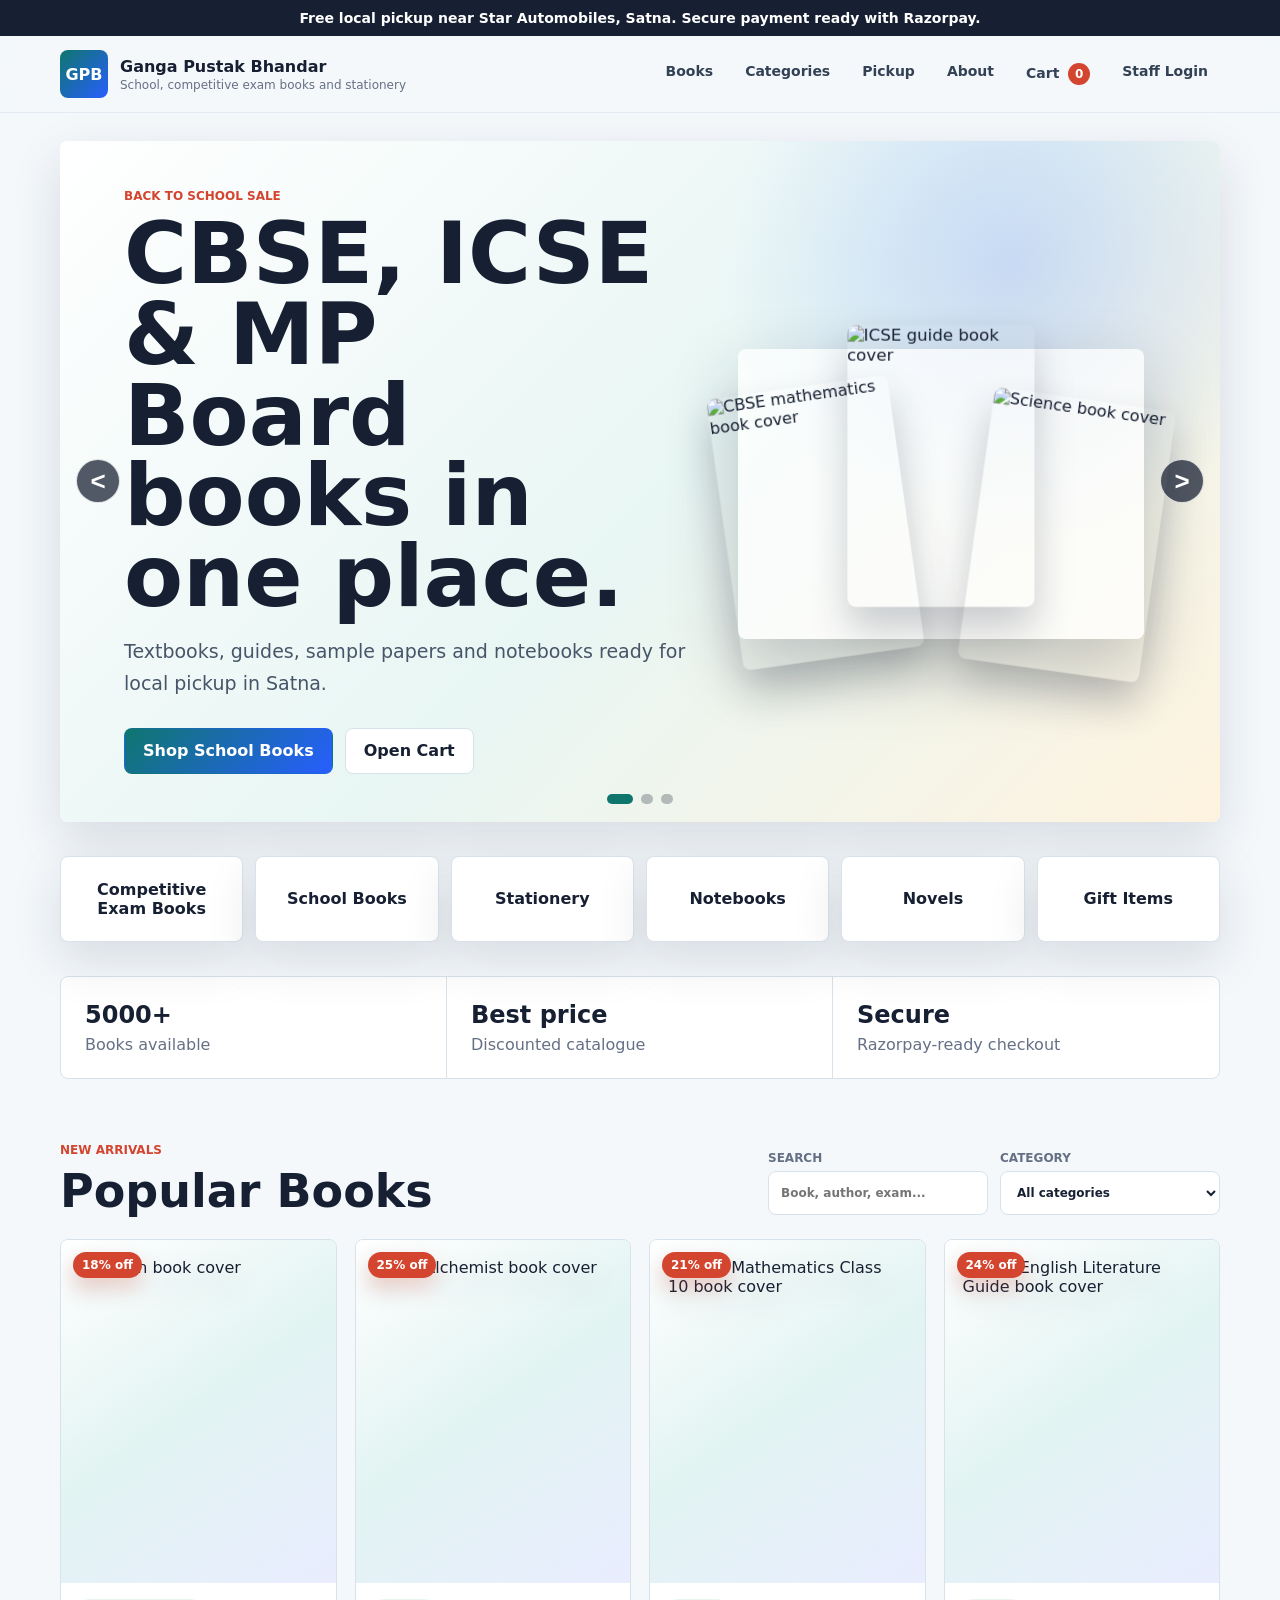
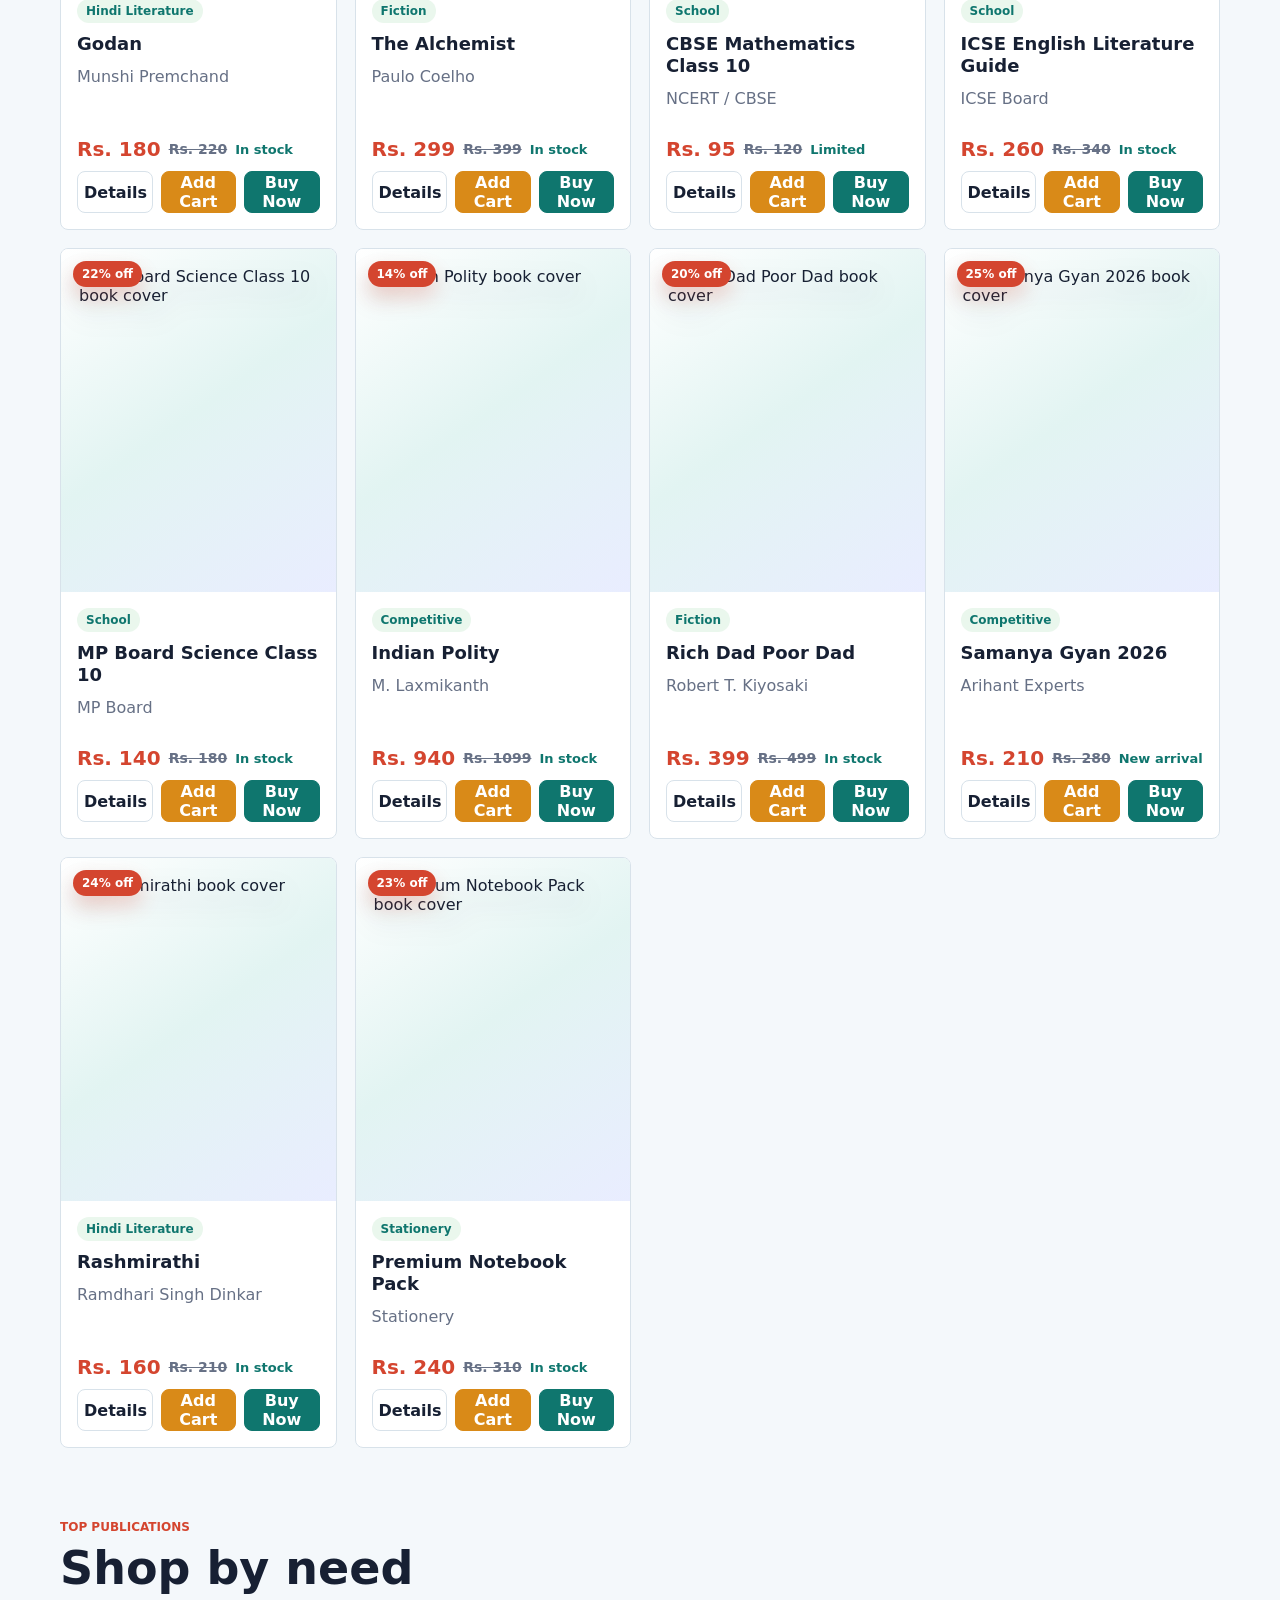
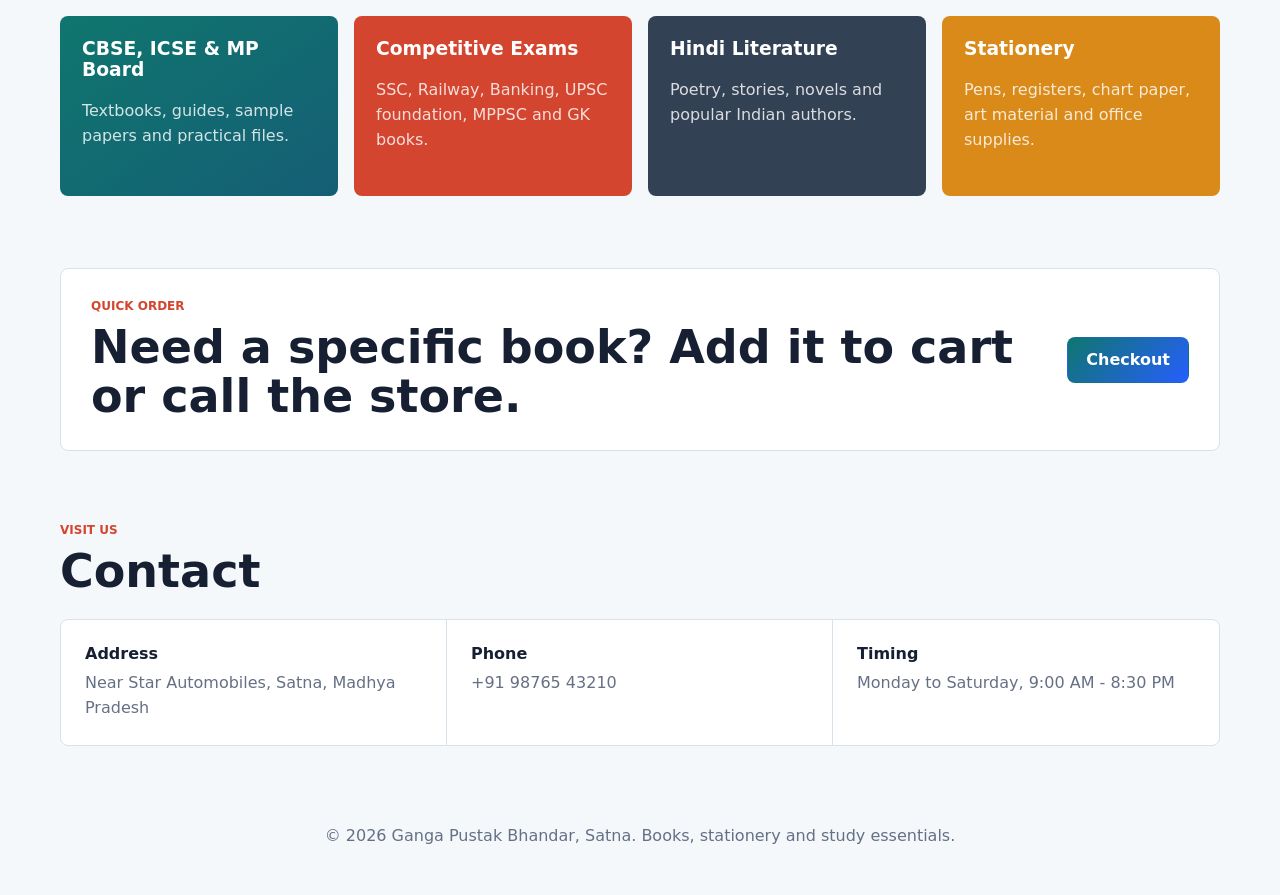
==== commit 6f6f10e3: "Add homepage promotional slider" ====
--- a/index.html
+++ b/index.html
@@ -30,6 +30,64 @@
     </header>
 
     <main id="home">
+      <section class="promo-slider" aria-label="Featured store offers">
+        <div class="slider-track" id="sliderTrack">
+          <article class="slide is-active">
+            <div class="slide-copy">
+              <p class="eyebrow">Back to school sale</p>
+              <h1>CBSE, ICSE & MP Board books in one place.</h1>
+              <p class="hero-copy">Textbooks, guides, sample papers and notebooks ready for local pickup in Satna.</p>
+              <div class="hero-actions">
+                <a class="btn primary" href="#books">Shop School Books</a>
+                <a class="btn secondary" href="cart.html">Open Cart</a>
+              </div>
+            </div>
+            <div class="slide-art">
+              <img src="https://covers.openlibrary.org/b/isbn/8174506349-L.jpg" alt="CBSE mathematics book cover">
+              <img src="https://covers.openlibrary.org/b/isbn/9780199450411-L.jpg" alt="ICSE guide book cover">
+              <img src="https://covers.openlibrary.org/b/isbn/9789352530141-L.jpg" alt="Science book cover">
+            </div>
+          </article>
+
+          <article class="slide">
+            <div class="slide-copy">
+              <p class="eyebrow">Exam preparation</p>
+              <h1>Competitive exam books at discounted prices.</h1>
+              <p class="hero-copy">SSC, Railway, Banking, UPSC foundation, MPPSC and general knowledge books.</p>
+              <div class="hero-actions">
+                <a class="btn primary" href="#books">Explore Exam Books</a>
+                <a class="btn secondary" href="pickup.html">Pickup Details</a>
+              </div>
+            </div>
+            <div class="slide-art">
+              <img src="https://covers.openlibrary.org/b/isbn/9789354600354-L.jpg" alt="Indian polity book cover">
+              <img src="https://covers.openlibrary.org/b/isbn/9789327194347-L.jpg" alt="General knowledge book cover">
+              <img src="https://covers.openlibrary.org/b/isbn/9789387779263-L.jpg" alt="Competitive exam book cover">
+            </div>
+          </article>
+
+          <article class="slide">
+            <div class="slide-copy">
+              <p class="eyebrow">Stationery counter</p>
+              <h1>Notebooks, registers and stationery combos.</h1>
+              <p class="hero-copy">Daily school and office essentials with quick pickup near Star Automobiles, Satna.</p>
+              <div class="hero-actions">
+                <a class="btn primary" href="#books">Shop Stationery</a>
+                <a class="btn secondary" href="about.html">About Store</a>
+              </div>
+            </div>
+            <div class="slide-art">
+              <img src="https://images.unsplash.com/photo-1531346680769-a1d79b57de5c?auto=format&fit=crop&w=700&q=80" alt="Notebook stationery pack">
+              <img src="https://images.unsplash.com/photo-1456735190827-d1262f71b8a3?auto=format&fit=crop&w=700&q=80" alt="Pens and stationery">
+              <img src="https://images.unsplash.com/photo-1512820790803-83ca734da794?auto=format&fit=crop&w=700&q=80" alt="Books on table">
+            </div>
+          </article>
+        </div>
+        <button class="slider-btn prev" id="prevSlide" type="button" aria-label="Previous slide">&lt;</button>
+        <button class="slider-btn next" id="nextSlide" type="button" aria-label="Next slide">&gt;</button>
+        <div class="slider-dots" id="sliderDots" aria-label="Slider navigation"></div>
+      </section>
+
       <section class="hero">
         <div class="hero-content">
           <p class="eyebrow">Satna book store • Online catalogue</p>
--- a/styles.css
+++ b/styles.css
@@ -134,6 +134,179 @@
 main {
   width: min(1160px, calc(100% - 32px));
   margin: 0 auto;
+}
+
+.promo-slider {
+  position: relative;
+  margin: 28px 0 34px;
+  overflow: hidden;
+  border-radius: 8px;
+  background: #fff;
+  box-shadow: var(--shadow);
+}
+
+.slider-track {
+  display: flex;
+  transition: transform 520ms ease;
+}
+
+.slide {
+  min-width: 100%;
+  display: grid;
+  grid-template-columns: minmax(0, 1fr) minmax(280px, 430px);
+  gap: 32px;
+  align-items: center;
+  min-height: 470px;
+  padding: 48px 64px;
+  background:
+    radial-gradient(circle at 82% 18%, rgba(39, 94, 254, 0.18), transparent 26%),
+    linear-gradient(135deg, #ffffff 0%, #e8f6f4 52%, #fef3df 100%);
+}
+
+.slide:nth-child(2) {
+  background:
+    radial-gradient(circle at 80% 18%, rgba(212, 69, 47, 0.16), transparent 27%),
+    linear-gradient(135deg, #ffffff 0%, #fff3ed 48%, #eef2ff 100%);
+}
+
+.slide:nth-child(3) {
+  background:
+    radial-gradient(circle at 80% 20%, rgba(217, 138, 24, 0.18), transparent 27%),
+    linear-gradient(135deg, #ffffff 0%, #edf7ff 50%, #fff7e8 100%);
+}
+
+.slide-copy h1 {
+  max-width: 710px;
+}
+
+.slide-art {
+  min-height: 340px;
+  position: relative;
+  perspective: 1100px;
+}
+
+.slide-art::before {
+  content: "";
+  position: absolute;
+  inset: 38px 12px 12px;
+  border-radius: 8px;
+  background: rgba(255, 255, 255, 0.72);
+  box-shadow: var(--deep-shadow);
+}
+
+.slide-art img {
+  position: absolute;
+  width: 42%;
+  aspect-ratio: 2 / 3;
+  object-fit: cover;
+  border-radius: 8px;
+  box-shadow: 0 22px 38px rgba(23, 32, 51, 0.22);
+  transition: transform 280ms ease;
+}
+
+.slide-art img:nth-child(1) {
+  left: 0;
+  top: 76px;
+  transform: rotate(-8deg) translateZ(10px);
+}
+
+.slide-art img:nth-child(2) {
+  left: 29%;
+  top: 20px;
+  z-index: 2;
+  transform: translateZ(42px);
+}
+
+.slide-art img:nth-child(3) {
+  right: 0;
+  top: 88px;
+  transform: rotate(8deg) translateZ(10px);
+}
+
+.slide.is-active .slide-art img:nth-child(1) {
+  animation: bookFloatLeft 3.2s ease-in-out infinite;
+}
+
+.slide.is-active .slide-art img:nth-child(2) {
+  animation: bookFloatCenter 3.2s ease-in-out infinite;
+}
+
+.slide.is-active .slide-art img:nth-child(3) {
+  animation: bookFloatRight 3.2s ease-in-out infinite;
+}
+
+.slider-btn {
+  position: absolute;
+  top: 50%;
+  width: 44px;
+  height: 44px;
+  display: grid;
+  place-items: center;
+  border: 1px solid rgba(255, 255, 255, 0.8);
+  border-radius: 999px;
+  background: rgba(23, 32, 51, 0.74);
+  color: #fff;
+  font-size: 26px;
+  font-weight: 900;
+  transform: translateY(-50%);
+  cursor: pointer;
+  z-index: 3;
+}
+
+.slider-btn:hover {
+  background: var(--green);
+}
+
+.slider-btn.prev {
+  left: 16px;
+}
+
+.slider-btn.next {
+  right: 16px;
+}
+
+.slider-dots {
+  position: absolute;
+  left: 0;
+  right: 0;
+  bottom: 18px;
+  display: flex;
+  justify-content: center;
+  gap: 8px;
+  z-index: 3;
+}
+
+.slider-dots button {
+  width: 10px;
+  height: 10px;
+  border: 0;
+  border-radius: 999px;
+  background: rgba(23, 32, 51, 0.28);
+  cursor: pointer;
+}
+
+.slider-dots button.active {
+  width: 26px;
+  background: var(--green);
+}
+
+.promo-slider + .hero {
+  display: none;
+}
+
+@keyframes bookFloatLeft {
+  0%, 100% { transform: rotate(-8deg) translateY(0) translateZ(10px); }
+  50% { transform: rotate(-10deg) translateY(-10px) translateZ(28px); }
+}
+
+@keyframes bookFloatCenter {
+  0%, 100% { transform: translateY(0) translateZ(42px) scale(1); }
+  50% { transform: translateY(-14px) translateZ(64px) scale(1.03); }
+}
+
+@keyframes bookFloatRight {
+  0%, 100% { transform: rotate(8deg) translateY(0) translateZ(10px); }
+  50% { transform: rotate(10deg) translateY(-10px) translateZ(28px); }
 }
 
 .hero {
@@ -1107,6 +1280,16 @@
 }
 
 @media (max-width: 920px) {
+  .slide {
+    grid-template-columns: 1fr;
+    min-height: auto;
+    padding: 38px 28px 78px;
+  }
+
+  .slide-art {
+    min-height: 300px;
+  }
+
   .hero {
     min-height: auto;
     grid-template-columns: 1fr;
@@ -1165,6 +1348,28 @@
 }
 
 @media (max-width: 640px) {
+  .promo-slider {
+    margin-top: 18px;
+  }
+
+  .slide {
+    padding: 28px 18px 72px;
+  }
+
+  .slide-copy h1 {
+    font-size: 40px;
+  }
+
+  .slide-art {
+    min-height: 230px;
+  }
+
+  .slider-btn {
+    width: 36px;
+    height: 36px;
+    font-size: 20px;
+  }
+
   .nav {
     align-items: flex-start;
     flex-direction: column;
